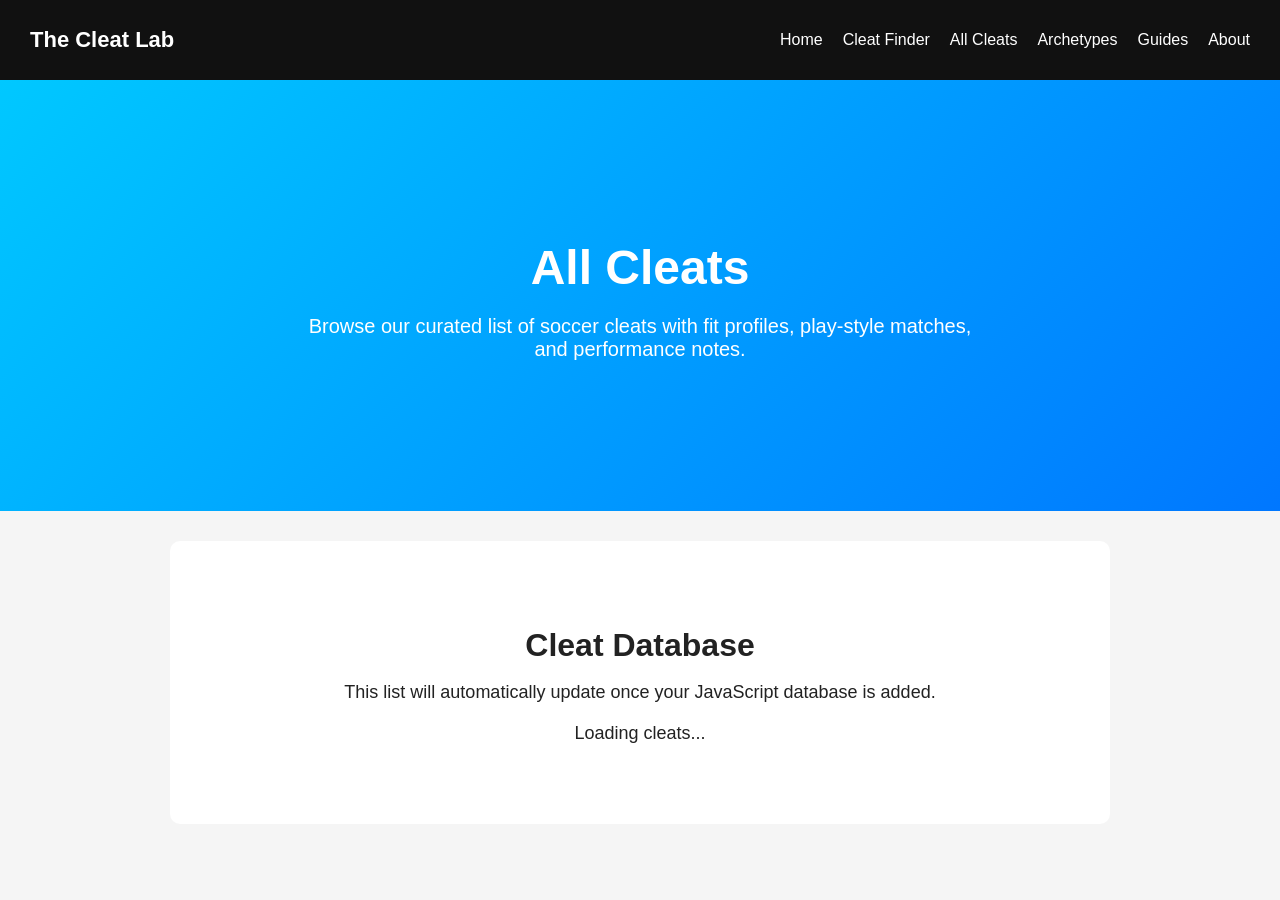
==== cleats.html @ 5b58e67a "Create cleats.html" ====
<!DOCTYPE html>
<html lang="en">
<head>
    <meta charset="UTF-8">
    <title>All Cleats</title>
    <link rel="stylesheet" href="style.css">
</head>

<body>

    <!-- NAVIGATION -->
    <nav class="navbar">
        <div class="logo">The Cleat Lab</div>
        <ul class="nav-links">
            <li><a href="index.html">Home</a></li>
            <li><a href="finder.html">Cleat Finder</a></li>
            <li><a href="cleats.html">All Cleats</a></li>
            <li><a href="archetypes.html">Archetypes</a></li>
            <li><a href="guides.html">Guides</a></li>
            <li><a href="about.html">About</a></li>
        </ul>
    </nav>

    <!-- HEADER -->
    <section class="hero">
        <h1>All Cleats</h1>
        <p>Browse our curated list of soccer cleats with fit profiles, play‑style matches, and performance notes.</p>
    </section>

    <!-- CLEAT LIST -->
    <section class="section">
        <h2>Cleat Database</h2>
        <p>This list will automatically update once your JavaScript database is added.</p>

        <div id="cleatList">
            <p>Loading cleats...</p>
        </div>
    </section>

    <script src="script.js"></script>

</body>
</html>
---- style.css ----
/* GENERAL PAGE STYLE */
body {
    margin: 0;
    font-family: Arial, Helvetica, sans-serif;
    background: #f5f5f5;
    color: #222;
}

/* NAVIGATION BAR */
.navbar {
    display: flex;
    justify-content: space-between;
    align-items: center;
    background: #111;
    padding: 15px 30px;
}

.logo {
    color: #fff;
    font-size: 22px;
    font-weight: bold;
}

.nav-links {
    list-style: none;
    display: flex;
    gap: 20px;
}

.nav-links li a {
    color: #fff;
    text-decoration: none;
    font-size: 16px;
}

.nav-links li a:hover {
    color: #00c8ff;
}

/* HERO SECTION */
.hero {
    text-align: center;
    padding: 120px 20px;
    background: linear-gradient(135deg, #00c8ff, #0077ff);
    color: white;
}

.hero h1 {
    font-size: 48px;
    margin-bottom: 20px;
}

.hero p {
    font-size: 20px;
    max-width: 700px;
    margin: 0 auto 30px auto;
}

.cta-button {
    background: #fff;
    color: #0077ff;
    padding: 15px 30px;
    border-radius: 8px;
    text-decoration: none;
    font-size: 18px;
    font-weight: bold;
}

.cta-button:hover {
    background: #e6e6e6;
}

/* SECTIONS */
.section {
    text-align: center;
    padding: 60px 20px;
    background: #fff;
    margin: 30px auto;
    max-width: 900px;
    border-radius: 10px;
}

.section h2 {
    font-size: 32px;
    margin-bottom: 15px;
}

.section p {
    font-size: 18px;
    margin-bottom: 20px;
}

.section-button {
    background: #0077ff;
    color: #fff;
    padding: 12px 25px;
    border-radius: 8px;
    text-decoration: none;
    font-size: 16px;
}

.section-button:hover {
    background: #005fcc;
}

/* FOOTER */
footer {
    text-align: center;
    padding: 20px;
    background: #111;
    color: #fff;
    margin-top: 40px;
}
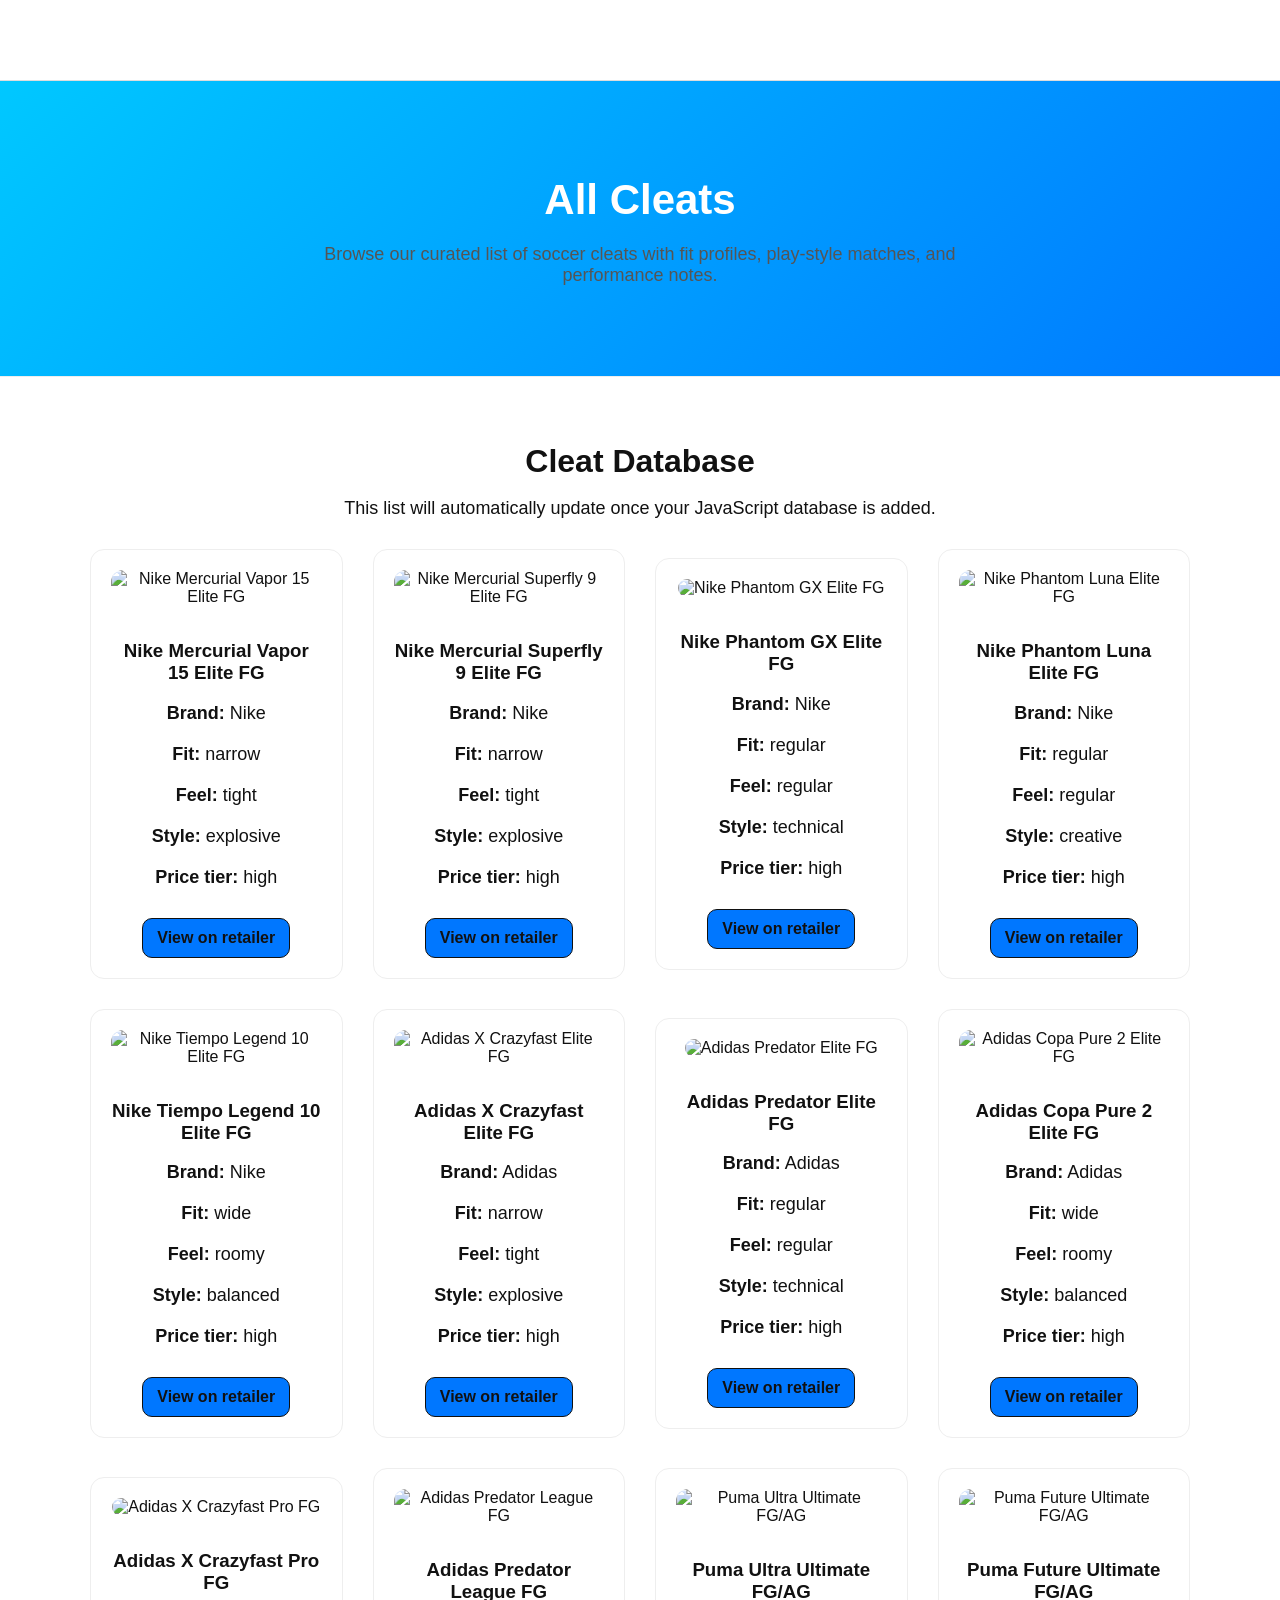
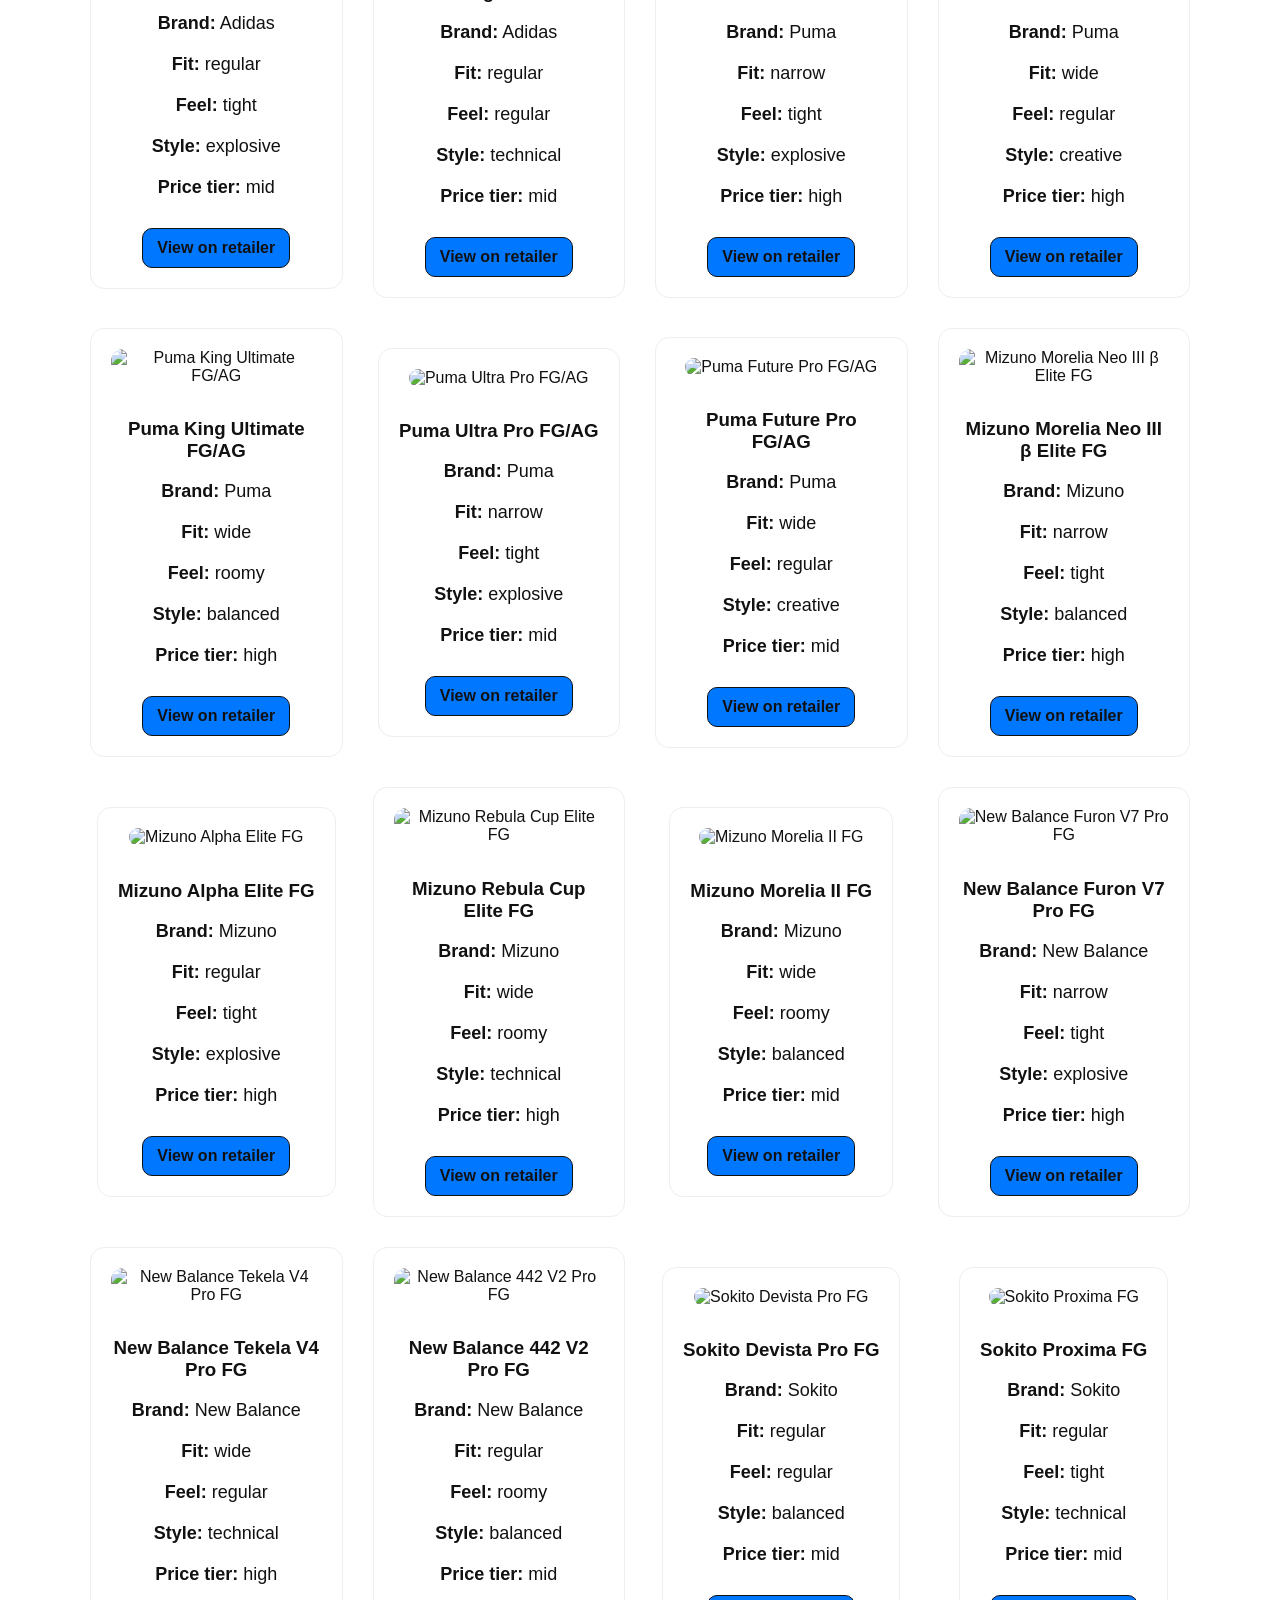
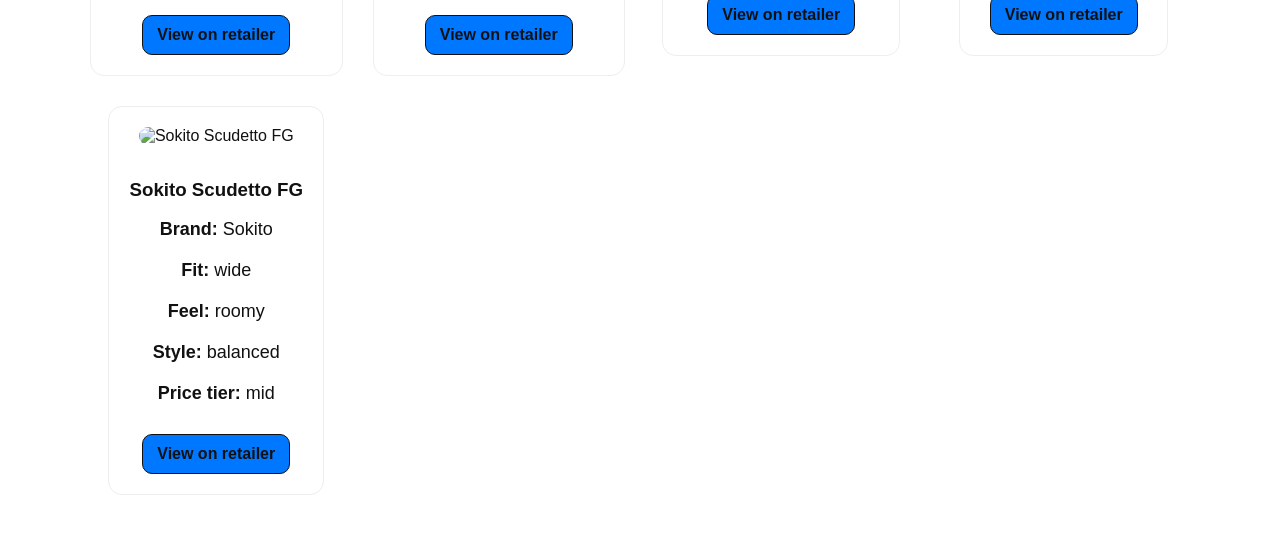
==== commit e19c53e0: "Update cleats.html" ====
--- a/cleats.html
+++ b/cleats.html
@@ -32,7 +32,7 @@
         <h2>Cleat Database</h2>
         <p>This list will automatically update once your JavaScript database is added.</p>
 
-        <div id="cleatList">
+        <div id="cleatList" class="cleat-grid">
             <p>Loading cleats...</p>
         </div>
     </section>
--- a/style.css
+++ b/style.css
@@ -111,3 +111,104 @@
     color: #fff;
     margin-top: 40px;
 }
+
+
+/* Minimalistic Reset */
+body {
+    background: #ffffff;
+    color: #111;
+    font-family: 'Inter', sans-serif;
+    margin: 0;
+    padding: 0;
+}
+
+/* Navigation */
+.navbar {
+    background: #fff;
+    border-bottom: 1px solid #ddd;
+    padding: 15px 30px;
+    display: flex;
+    justify-content: space-between;
+    align-items: center;
+}
+
+.nav-links a {
+    color: #111;
+    font-weight: 500;
+}
+
+.nav-links a:hover {
+    opacity: 0.6;
+}
+
+/* Hero */
+.hero {
+    text-align: center;
+    padding: 60px 20px;
+    border-bottom: 1px solid #eee;
+}
+
+.hero h1 {
+    font-size: 42px;
+    font-weight: 700;
+}
+
+.hero p {
+    font-size: 18px;
+    color: #555;
+}
+
+/* Section */
+.section {
+    padding: 40px 20px;
+    max-width: 1100px;
+    margin: auto;
+}
+
+/* Cleat Grid */
+.cleat-grid {
+    display: grid;
+    grid-template-columns: repeat(auto-fill, minmax(240px, 1fr));
+    gap: 30px;
+    margin-top: 30px;
+}
+
+/* Cleat Card */
+.cleat-card {
+    background: #fff;
+    border: 1px solid #eee;
+    border-radius: 14px;
+    padding: 20px;
+    text-align: center;
+    transition: 0.2s ease;
+}
+
+.cleat-card:hover {
+    transform: translateY(-4px);
+    box-shadow: 0 8px 20px rgba(0,0,0,0.05);
+}
+
+/* Cleat Image */
+.cleat-image {
+    width: 100%;
+    border-radius: 12px;
+    margin-bottom: 15px;
+}
+
+/* Button */
+.section-button {
+    display: inline-block;
+    margin-top: 10px;
+    padding: 10px 14px;
+    border-radius: 10px;
+    border: 1px solid #111;
+    color: #111;
+    text-decoration: none;
+    font-weight: 600;
+    transition: 0.2s;
+}
+
+.section-button:hover {
+    background: #111;
+    color: #fff;
+}
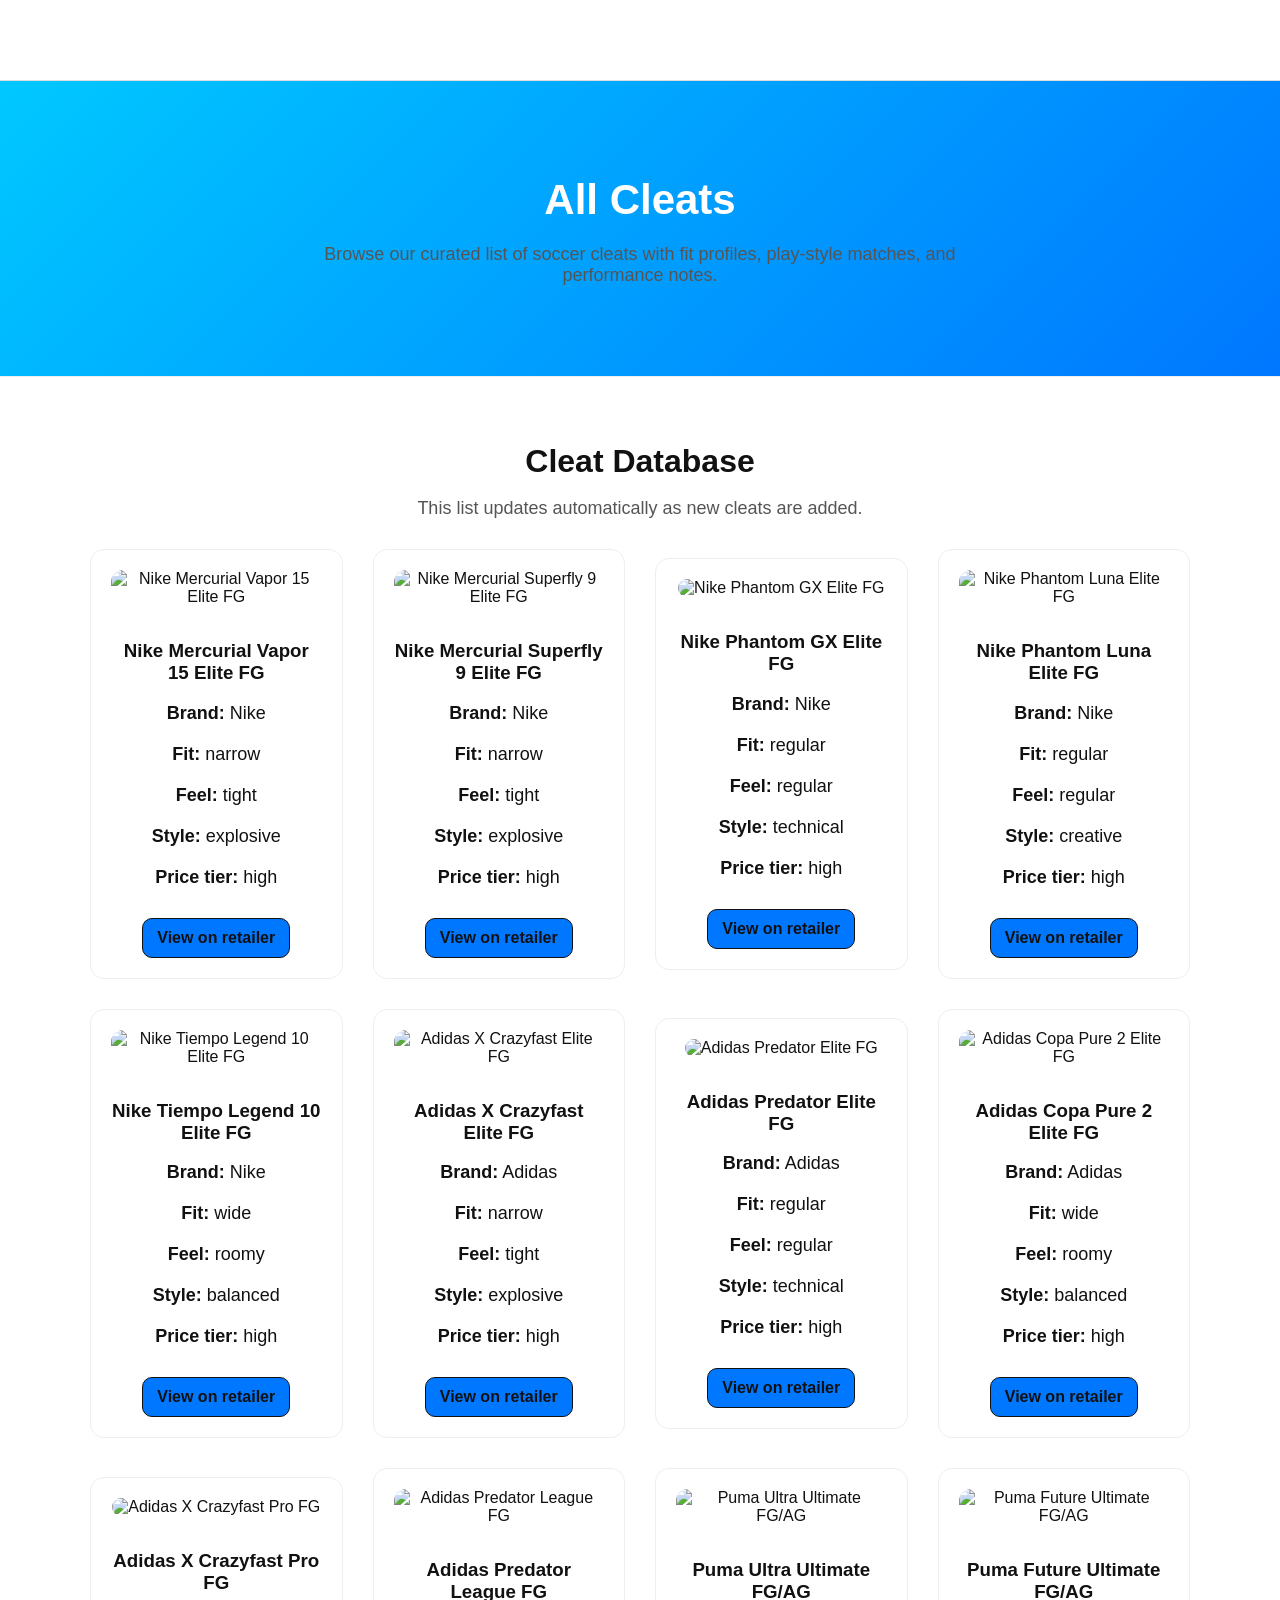
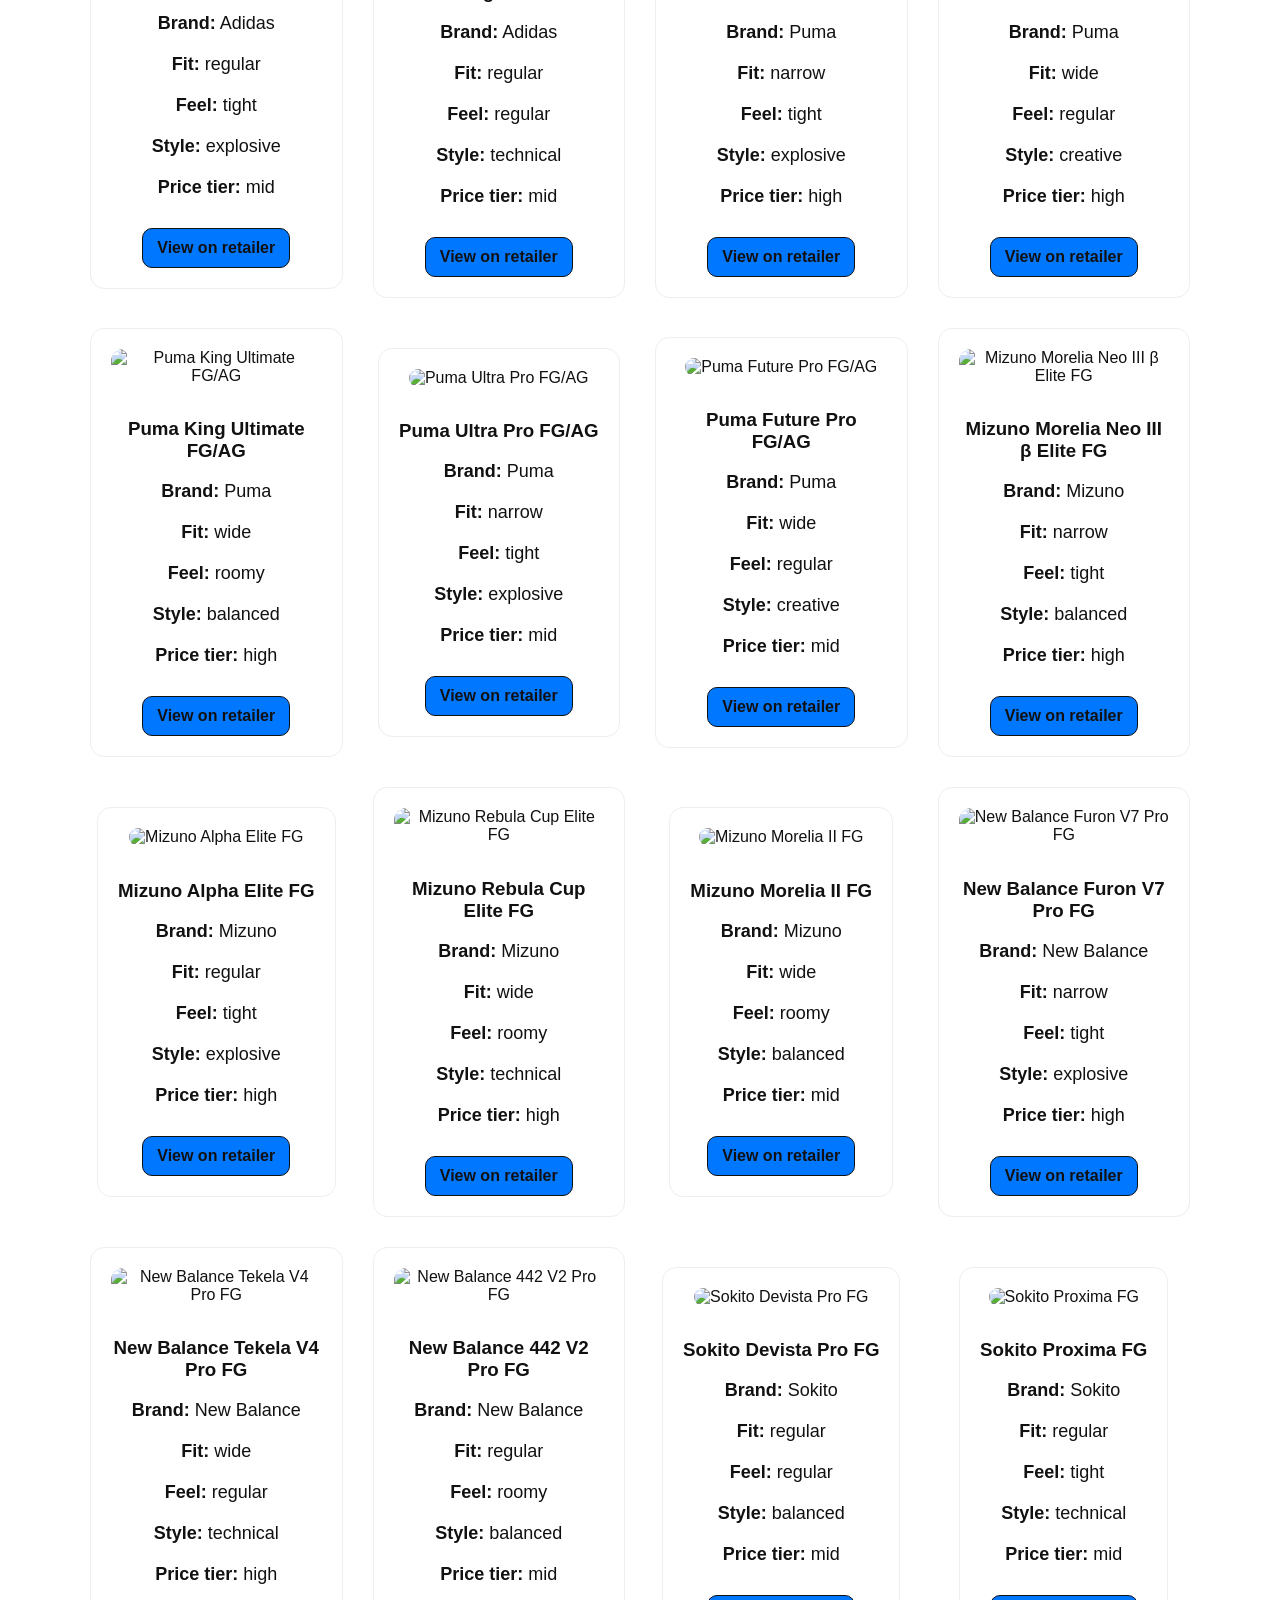
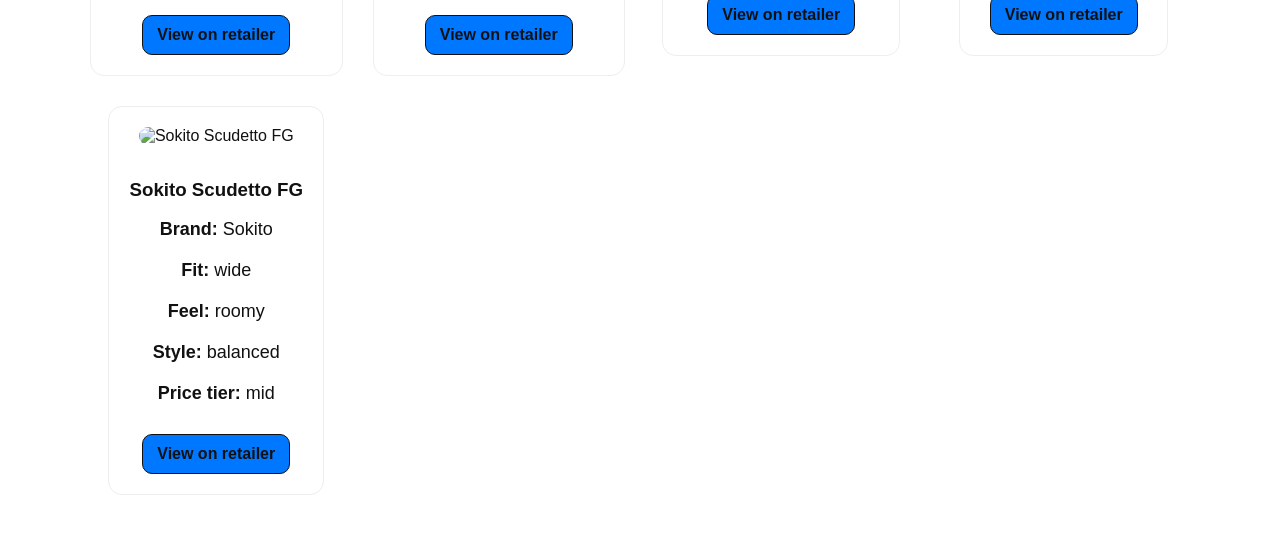
==== commit edd137d1: "Update cleats.html" ====
--- a/cleats.html
+++ b/cleats.html
@@ -30,11 +30,12 @@
     <!-- CLEAT LIST -->
     <section class="section">
         <h2>Cleat Database</h2>
-        <p>This list will automatically update once your JavaScript database is added.</p>
+        <p style="color:#555; margin-bottom:20px;">
+            This list updates automatically as new cleats are added.
+        </p>
 
-        <div id="cleatList" class="cleat-grid">
-            <p>Loading cleats...</p>
-        </div>
+        <!-- ONLY ONE cleatList div -->
+        <div id="cleatList" class="cleat-grid"></div>
     </section>
 
     <script src="script.js"></script>
